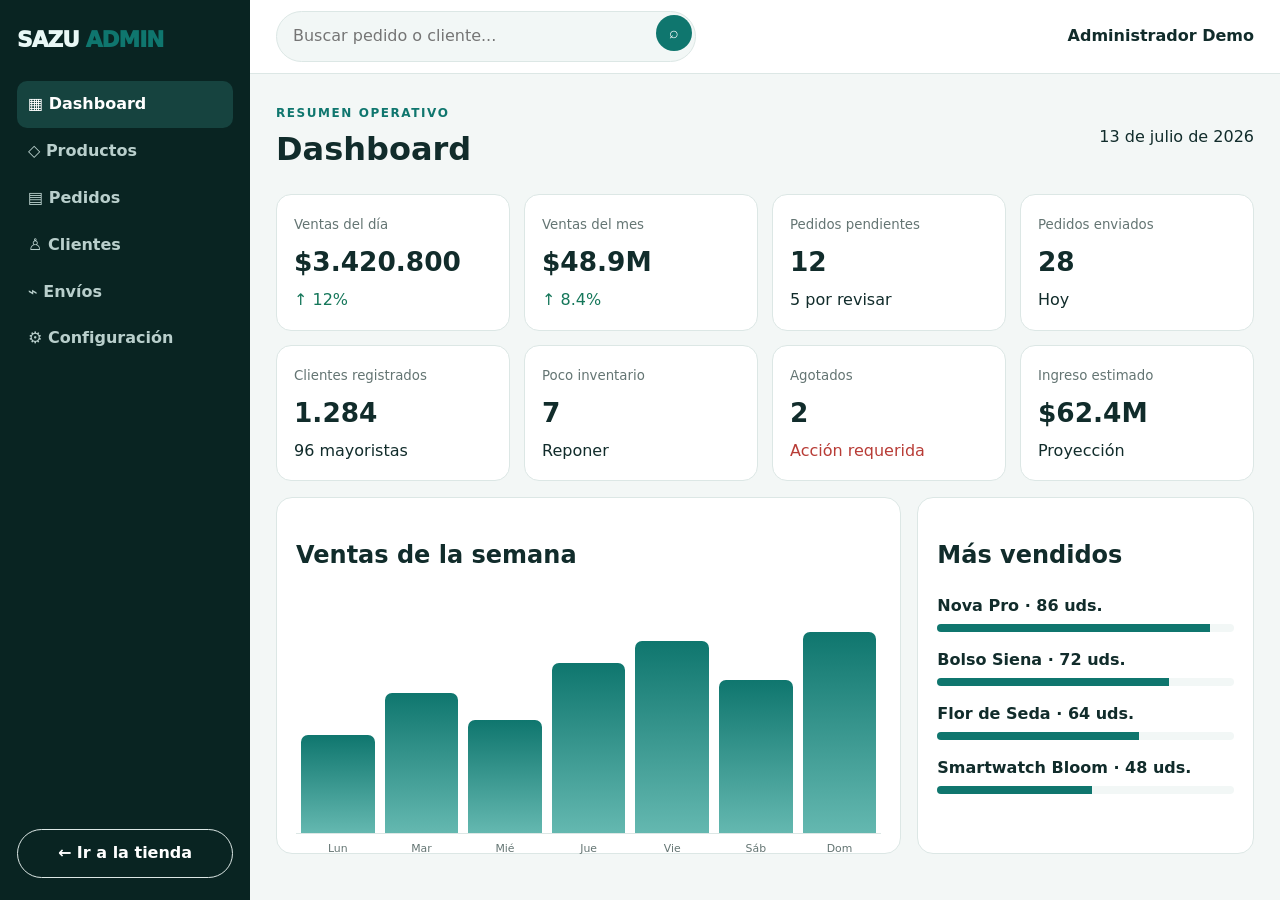
==== admin.html @ 5638ff37 "Actualizar proyecto Sazu Accesorios" ====
<!doctype html><html lang="es"><head><meta charset="utf-8"><meta name="viewport" content="width=device-width,initial-scale=1"><title>Administración | Sazu</title><link rel="stylesheet" href="css/styles.css"><link rel="stylesheet" href="css/admin.css"><link rel="stylesheet" href="css/print.css"></head><body><div class="admin-shell"><aside class="sidebar" id="sidebar"><a class="brand" href="admin.html">SAZU <span>ADMIN</span></a><nav class="admin-nav"><button class="active" data-view="dashboard">▦ Dashboard</button><button data-view="products">◇ Productos</button><button data-view="orders">▤ Pedidos</button><button data-view="clients">♙ Clientes</button><button data-view="shipping">⌁ Envíos</button><button data-view="settings">⚙ Configuración</button></nav><div class="bottom"><a class="btn btn-outline" style="width:100%;background:transparent;color:#fff" href="index.html">← Ir a la tienda</a></div></aside><main class="admin-main"><header class="admin-top"><button class="icon admin-menu" id="adminMenu">☰</button><div class="searchbar" style="margin:0;width:min(420px,50%)"><input type="search" placeholder="Buscar pedido o cliente..."><button>⌕</button></div><strong>Administrador Demo</strong></header><div class="admin-content">
<section class="view active" id="dashboard"><div class="view-head"><div><span class="eyebrow">Resumen operativo</span><h1>Dashboard</h1></div><span>13 de julio de 2026</span></div><div class="stats"><article class="stat"><small>Ventas del día</small><strong>$3.420.800</strong><span class="Disponible">↑ 12%</span></article><article class="stat"><small>Ventas del mes</small><strong>$48.9M</strong><span class="Disponible">↑ 8.4%</span></article><article class="stat"><small>Pedidos pendientes</small><strong>12</strong><span>5 por revisar</span></article><article class="stat"><small>Pedidos enviados</small><strong>28</strong><span>Hoy</span></article><article class="stat"><small>Clientes registrados</small><strong>1.284</strong><span>96 mayoristas</span></article><article class="stat"><small>Poco inventario</small><strong>7</strong><span>Reponer</span></article><article class="stat"><small>Agotados</small><strong>2</strong><span class="Agotado">Acción requerida</span></article><article class="stat"><small>Ingreso estimado</small><strong>$62.4M</strong><span>Proyección</span></article></div><div class="dashboard"><article class="panel"><h2>Ventas de la semana</h2><div class="chart"><div class="bar" style="height:45%"><span>Lun</span></div><div class="bar" style="height:64%"><span>Mar</span></div><div class="bar" style="height:52%"><span>Mié</span></div><div class="bar" style="height:78%"><span>Jue</span></div><div class="bar" style="height:88%"><span>Vie</span></div><div class="bar" style="height:70%"><span>Sáb</span></div><div class="bar" style="height:92%"><span>Dom</span></div></div></article><article class="panel"><h2>Más vendidos</h2><b>Nova Pro · 86 uds.</b><div class="progress"><i style="width:92%"></i></div><b>Bolso Siena · 72 uds.</b><div class="progress"><i style="width:78%"></i></div><b>Flor de Seda · 64 uds.</b><div class="progress"><i style="width:68%"></i></div><b>Smartwatch Bloom · 48 uds.</b><div class="progress"><i style="width:52%"></i></div></article></div></section>
<section class="view" id="products"><div class="view-head"><div><span class="eyebrow">Inventario</span><h1>Gestión de productos</h1></div><button class="btn btn-primary" id="addProduct">+ Agregar producto</button></div><div class="table-wrap"><table class="data"><thead><tr><th>Producto / Código</th><th>Categoría</th><th>Precio detal</th><th>Precio mayor</th><th>Inventario</th><th>Estado</th><th>Ventas</th><th>Acciones</th></tr></thead><tbody id="productsBody"></tbody></table></div></section>
<section class="view" id="clients"><div class="view-head"><div><span class="eyebrow">Base de clientes</span><h1>Gestión de clientes</h1></div><button class="btn btn-primary" data-demo>Exportar</button></div><div class="table-wrap"><table class="data"><thead><tr><th>Nombre</th><th>Correo</th><th>Teléfono</th><th>Ciudad</th><th>Tipo</th><th>Compras</th><th>Total</th><th>Nivel</th><th>Última compra</th><th>Estado</th><th>Acción</th></tr></thead><tbody id="clientsBody"></tbody></table></div></section>
<section class="view" id="orders"><div class="view-head"><div><span class="eyebrow">Operación</span><h1>Gestión de pedidos</h1></div><select id="orderFilter"><option value="">Todos los estados</option><option>Pendiente</option><option>Confirmado</option><option>Preparando</option><option>Empacado</option><option>Enviado</option><option>Entregado</option><option>Cancelado</option></select></div><div class="table-wrap"><table class="data"><thead><tr><th>Pedido</th><th>Cliente</th><th>Fecha</th><th>Productos</th><th>Cant.</th><th>Tipo</th><th>Total</th><th>Pago</th><th>Estado</th><th>Ciudad</th><th>Envío</th><th>Acciones</th></tr></thead><tbody id="ordersBody"></tbody></table></div></section>
<section class="view" id="shipping"><div class="view-head"><div><span class="eyebrow">Despachos</span><h1>Información de envío</h1></div><button class="btn btn-primary" onclick="Sazu.toast('Marcado como enviado')">Marcar como enviado</button></div><div class="order-detail"><article class="panel"><h2>Destinatario</h2><p><strong>Juan Esteban Díaz</strong><br>Documento: 1.024.567.890<br>Teléfono: 300 000 0000<br>Calle 00 # 00-00 · Barrio Centro<br>Bucaramanga, Santander · 680001</p><button class="btn btn-outline" id="copyData">Copiar datos</button></article><article class="panel"><h2>Despacho</h2><div class="grid2"><div class="field"><label>Transportadora</label><select><option>Interrapidísimo</option><option>Servientrega</option><option>Coordinadora</option><option>TCC</option></select></div><div class="field"><label>Guía</label><input value="INT901188"></div><div class="field"><label>Paquetes</label><input value="1"></div><div class="field"><label>Peso aprox.</label><input value="1.5 kg"></div></div><div class="hero-actions"><button class="btn btn-primary" onclick="PrintDocs.shipping('SZ-1044')">Imprimir información</button><button class="btn btn-outline" onclick="Sazu.toast('Guía interna generada')">Generar guía interna</button></div></article></div></section>
<section class="view" id="settings"><div class="view-head"><div><span class="eyebrow">Preferencias</span><h1>Configuración</h1></div></div><article class="panel"><h2>Datos de la tienda</h2><div class="grid2"><div class="field"><label>Nombre</label><input value="Sazu Accesorios"></div><div class="field"><label>Correo</label><input value="ventas@sazu.demo"></div><div class="field"><label>Teléfono</label><input value="300 000 0000"></div><div class="field"><label>Ciudad principal</label><input value="Bogotá"></div></div><button class="btn btn-primary" onclick="Sazu.toast('Configuración guardada')">Guardar cambios</button></article></section></div></main></div>
<div class="modal" id="adminModal"><div class="backdrop" data-close-admin></div><div class="modal-panel"><button class="icon close" data-close-admin>×</button><div id="adminModalContent"></div></div></div><div class="modal" id="printModal"><div class="backdrop" data-close-admin></div><div class="modal-panel"><button class="icon close no-print" data-close-admin>×</button><div id="printContent"></div></div></div><div class="toast" id="toast"></div><script src="js/products.js"></script><script src="js/clients.js"></script><script src="js/orders.js"></script><script src="js/app.js"></script><script src="js/print.js"></script><script src="js/admin.js"></script></body></html>
---- css/styles.css ----
:root{--ink:#112c2b;--brand:#0f766e;--brand2:#0a4c48;--gold:#f3aa28;--soft:#f2f7f6;--line:#dce7e5;--muted:#647573;--white:#fff;--danger:#b83c36;--ok:#15775a;--shadow:0 18px 48px #12302d1a;--r:20px}*{box-sizing:border-box}html{scroll-behavior:smooth}body{margin:0;font-family:Inter,system-ui,-apple-system,"Segoe UI",sans-serif;color:var(--ink);line-height:1.55;background:#fff}body.lock{overflow:hidden}a{text-decoration:none;color:inherit}img{display:block;max-width:100%}button,input,select,textarea{font:inherit}button{cursor:pointer}.container{width:min(1180px,calc(100% - 32px));margin:auto}.section{padding:72px 0}.soft{background:var(--soft)}.eyebrow{text-transform:uppercase;letter-spacing:.13em;font-size:.75rem;color:var(--brand);font-weight:900}.section-title{display:flex;align-items:end;justify-content:space-between;gap:24px;margin-bottom:28px}.section-title h2,.page-title{font-size:clamp(2rem,4vw,3.4rem);line-height:1.04;margin:.3rem 0}.section-title p{max-width:580px;color:var(--muted)}.topbar{background:var(--ink);color:#e6fffb;text-align:center;padding:7px;font-size:.8rem}.header{position:sticky;top:0;z-index:100;background:#fffffff2;backdrop-filter:blur(14px);border-bottom:1px solid var(--line)}.nav{height:72px;display:flex;align-items:center;gap:22px}.brand{font-size:1.35rem;font-weight:950;letter-spacing:-.04em;white-space:nowrap}.brand span{color:var(--brand)}.links{display:flex;gap:18px;font-size:.87rem;font-weight:800;margin-left:auto}.links a:hover{color:var(--brand)}.actions{display:flex;gap:7px}.icon{width:42px;height:42px;border:1px solid var(--line);background:#fff;border-radius:50%;display:grid;place-items:center;position:relative}.count{position:absolute;right:-5px;top:-6px;background:var(--gold);min-width:20px;height:20px;border-radius:99px;font-size:.65rem;font-weight:900;display:grid;place-items:center}.hamb{display:none}.mobile{display:none;padding:12px 16px 20px}.mobile.open{display:block}.mobile a{display:block;padding:10px 0;font-weight:800}.searchbar{position:relative;margin-bottom:12px}.searchbar input{width:100%;border:1px solid var(--line);background:var(--soft);padding:12px 46px 12px 16px;border-radius:999px}.searchbar button{position:absolute;right:4px;top:4px;width:36px;height:36px;border:0;border-radius:50%;background:var(--brand);color:#fff}.btn{border:1px solid transparent;border-radius:999px;padding:11px 18px;font-weight:850;display:inline-flex;justify-content:center;align-items:center;gap:7px;transition:.2s}.btn:hover{transform:translateY(-2px)}.btn-primary{background:var(--brand);color:#fff}.btn-primary:hover{background:var(--brand2)}.btn-dark{background:var(--ink);color:#fff}.btn-outline{border-color:var(--line);background:#fff}.btn-small{padding:7px 12px;font-size:.78rem}.btn-danger{border-color:#f1c6c3;background:#fff;color:var(--danger)}button:focus-visible,a:focus-visible,input:focus-visible,select:focus-visible,textarea:focus-visible{outline:3px solid #f3aa2877;outline-offset:2px}[disabled]{opacity:.45;pointer-events:none}.hero{padding:52px 0 34px;background:linear-gradient(135deg,#edf9f6,#fff6e5);overflow:hidden}.hero-grid{display:grid;grid-template-columns:1.05fr .95fr;gap:48px;align-items:center}.hero h1{font-size:clamp(3rem,6.6vw,6.1rem);letter-spacing:-.07em;line-height:.9;margin:15px 0 22px}.hero h1 span{color:var(--brand)}.hero p{font-size:1.1rem;color:var(--muted);max-width:650px}.hero-actions{display:flex;gap:10px;flex-wrap:wrap;margin:26px 0}.trust{display:flex;gap:18px;flex-wrap:wrap;font-size:.84rem;font-weight:800}.hero-photo{height:535px;position:relative}.hero-photo>img{width:92%;height:95%;margin-left:auto;object-fit:cover;border-radius:30px;box-shadow:var(--shadow)}.float{position:absolute;background:#fff;padding:14px 18px;border:1px solid var(--line);border-radius:15px;box-shadow:var(--shadow);font-weight:900}.float small{display:block;color:var(--muted);font-weight:500}.float.a{right:0;top:8%}.float.b{left:0;bottom:0}.service-row{display:grid;grid-template-columns:repeat(3,1fr);margin-top:32px;border:1px solid var(--line);border-radius:16px;overflow:hidden}.service-row div{text-align:center;background:#fff;padding:17px;border-right:1px solid var(--line)}.service-row div:last-child{border:0}.service-row strong{display:block}.categories{display:grid;grid-template-columns:repeat(3,1fr);gap:17px}.category{height:255px;border-radius:var(--r);overflow:hidden;position:relative;color:#fff;box-shadow:var(--shadow)}.category img{width:100%;height:100%;object-fit:cover;transition:.4s}.category:after{content:"";position:absolute;inset:0;background:linear-gradient(transparent 20%,#081e1ddd)}.category:hover img{transform:scale(1.06)}.category div{position:absolute;z-index:2;bottom:0;left:0;padding:20px}.category h3{margin:0 0 10px}.category button{border:0;border-radius:99px;padding:8px 13px;font-weight:800}.shop{display:grid;grid-template-columns:255px 1fr;gap:26px}.filters{align-self:start;position:sticky;top:98px;background:#fff;border:1px solid var(--line);padding:19px;border-radius:16px}.field{display:grid;gap:6px;margin-bottom:14px}.field label{font-size:.82rem;font-weight:850}.field input,.field select,.field textarea,.toolbar select{width:100%;padding:10px 12px;border:1px solid var(--line);border-radius:10px;background:#fff}.checks{display:flex;align-items:center;gap:8px;margin:9px 0;font-size:.87rem}.checks input{accent-color:var(--brand)}.toolbar{display:flex;align-items:center;justify-content:space-between;gap:14px;margin-bottom:16px;color:var(--muted)}.toolbar select{width:auto}.products{display:grid;grid-template-columns:repeat(3,1fr);gap:16px}.product{border:1px solid var(--line);border-radius:18px;overflow:hidden;background:#fff;position:relative;display:flex;flex-direction:column;transition:.25s}.product:hover{box-shadow:var(--shadow);transform:translateY(-4px)}.product-img{height:220px;overflow:hidden;background:var(--soft)}.product-img img{width:100%;height:100%;object-fit:cover;transition:.4s}.product:hover img{transform:scale(1.04)}.product-body{padding:16px;display:flex;flex-direction:column;flex:1}.cat{font-size:.7rem;text-transform:uppercase;letter-spacing:.08em;color:var(--muted);font-weight:850}.product h3{margin:5px 0;font-size:1.06rem}.rating{font-size:.78rem;color:#9a6500}.price{font-size:1.2rem;font-weight:950;margin-top:9px}.wholesale-price{font-size:.78rem;color:var(--brand);font-weight:850}.stock{font-size:.76rem;font-weight:850;margin:9px 0 13px}.Disponible{color:var(--ok)}.Agotado{color:var(--danger)}.Pocas-unidades{color:#a86106}.product-actions{display:grid;grid-template-columns:1fr auto;gap:7px;margin-top:auto}.offer{position:absolute;z-index:3;left:10px;top:10px;background:var(--gold);font-size:.7rem;font-weight:950;padding:5px 9px;border-radius:99px}.fav{position:absolute;z-index:3;right:10px;top:10px}.fav.active{color:#ca3359;background:#fff1f5}.empty{grid-column:1/-1;text-align:center;padding:45px;border:1px dashed var(--line);border-radius:16px;color:var(--muted)}.wholesale{background:var(--ink);color:#fff}.wholesale-grid{display:grid;grid-template-columns:1fr 1fr;gap:50px}.wholesale h2{font-size:clamp(2.4rem,4.5vw,4rem);line-height:1;margin:10px 0}.wholesale p{color:#bad0cd}.benefits{display:grid;grid-template-columns:1fr 1fr;gap:10px;margin:22px 0}.benefit{background:#ffffff12;padding:14px;border-radius:12px}.volume{width:100%;border-collapse:collapse;background:#fff;color:var(--ink);border-radius:15px;overflow:hidden}.volume th,.volume td{padding:11px;border-bottom:1px solid var(--line);text-align:left}.form-card,.card{background:#fff;border:1px solid var(--line);padding:24px;border-radius:20px;box-shadow:var(--shadow)}.grid2{display:grid;grid-template-columns:1fr 1fr;gap:12px}.form-message{color:var(--brand);font-weight:800}.footer{background:#071e1c;color:#d6e7e5;padding:50px 0 22px}.footer-grid{display:grid;grid-template-columns:1.5fr repeat(3,1fr);gap:28px}.footer a{display:block;color:#a9bfbc;margin:7px 0}.footer-bottom{border-top:1px solid #29433f;margin-top:32px;padding-top:18px;font-size:.8rem;display:flex;justify-content:space-between}.modal,.drawer{position:fixed;inset:0;display:none;z-index:300}.modal.open,.drawer.open{display:block}.backdrop{position:absolute;inset:0;background:#061a19aa;backdrop-filter:blur(4px)}.modal-panel{position:relative;width:min(920px,calc(100% - 28px));max-height:90vh;overflow:auto;background:#fff;border-radius:22px;padding:25px;margin:5vh auto}.close{position:absolute;right:15px;top:15px;z-index:4}.detail{display:grid;grid-template-columns:1fr 1fr;gap:28px}.detail-img{height:450px;border-radius:16px;overflow:hidden}.detail-img img{width:100%;height:100%;object-fit:cover}.detail h1{font-size:2.5rem;line-height:1;margin:10px 0}.qty{display:flex;border:1px solid var(--line);border-radius:99px;width:max-content;overflow:hidden}.qty button{width:38px;height:38px;border:0;background:#fff}.qty input{width:44px;text-align:center;border:0}.drawer-panel{position:absolute;right:0;top:0;bottom:0;width:min(430px,100%);background:#fff;padding:22px;display:flex;flex-direction:column}.drawer-head{display:flex;justify-content:space-between;align-items:center}.drawer-items{overflow:auto;flex:1}.cart-item{display:grid;grid-template-columns:72px 1fr auto;gap:10px;padding:13px 0;border-bottom:1px solid var(--line)}.cart-item img{width:72px;height:82px;object-fit:cover;border-radius:10px}.cart-item h4{margin:0 0 4px}.total{display:flex;justify-content:space-between;margin:9px 0}.grand{font-size:1.22rem;font-weight:950}.toast{position:fixed;z-index:500;left:50%;bottom:25px;transform:translate(-50%,25px);opacity:0;background:var(--ink);color:#fff;padding:11px 18px;border-radius:99px;transition:.25s}.toast.show{opacity:1;transform:translate(-50%,0)}.page-hero{padding:52px 0;background:var(--soft)}.page-layout{display:grid;grid-template-columns:1fr 350px;gap:25px}.sticky{position:sticky;top:100px;align-self:start}.auth{min-height:100vh;display:grid;grid-template-columns:.85fr 1.15fr}.auth-info{background:var(--ink);color:#fff;padding:8vw;display:flex;flex-direction:column;justify-content:center}.auth-info p{color:#bad0cd}.auth-main{display:grid;place-items:center;padding:35px 20px}.auth-main form{width:min(620px,100%)}.error{color:var(--danger);font-size:.74rem;min-height:15px}.profile{display:grid;grid-template-columns:235px 1fr;gap:24px}.side-nav button{display:block;width:100%;border:0;text-align:left;padding:11px;border-radius:9px;background:#fff;font-weight:750}.side-nav .active{background:var(--soft);color:var(--brand)}.order-card{border:1px solid var(--line);padding:15px;border-radius:13px;margin:10px 0}.steps{display:flex;gap:5px;margin-bottom:22px}.step{flex:1;border-bottom:3px solid var(--line);padding:9px 3px;font-size:.72rem;color:var(--muted)}.step.active{border-color:var(--brand);color:var(--brand);font-weight:900}.checkout-step{display:none}.checkout-step.active{display:block}.payments{display:grid;grid-template-columns:1fr 1fr;gap:9px}.payments label{border:1px solid var(--line);padding:13px;border-radius:10px}.success{text-align:center;padding:40px}.success-mark{width:65px;height:65px;margin:auto;display:grid;place-items:center;border-radius:50%;background:#dcfce7;color:var(--ok);font-size:2rem}
@media(max-width:1000px){.links{display:none}.hamb{display:grid}.hero-grid,.wholesale-grid{grid-template-columns:1fr}.hero-photo{height:400px}.categories,.products{grid-template-columns:repeat(2,1fr)}.shop{grid-template-columns:1fr}.filters{position:static}.footer-grid{grid-template-columns:repeat(2,1fr)}.page-layout{grid-template-columns:1fr}.sticky{position:static}}
@media(max-width:650px){.nav{height:64px}.actions .desktop-only{display:none}.hero{padding-top:32px}.hero h1{font-size:3.3rem}.hero-photo{height:330px}.service-row{grid-template-columns:1fr}.service-row div{border-right:0;border-bottom:1px solid var(--line)}.section{padding:52px 0}.section-title{display:block}.categories,.products,.grid2{grid-template-columns:1fr}.product-img{height:290px}.benefits{grid-template-columns:1fr}.footer-grid{grid-template-columns:1fr}.footer-bottom{display:block}.detail{grid-template-columns:1fr}.detail-img{height:310px}.auth{grid-template-columns:1fr}.auth-info{padding:48px 22px}.profile{grid-template-columns:1fr}.side-nav{display:flex;overflow:auto}.side-nav button{white-space:nowrap}.payments{grid-template-columns:1fr}.cart-item{grid-template-columns:60px 1fr}.cart-item>button{grid-column:2}.toolbar{align-items:start;flex-direction:column}.toolbar select{width:100%}}
---- css/admin.css ----
body{background:#f3f7f6}.admin-shell{display:grid;grid-template-columns:250px 1fr;min-height:100vh}.sidebar{position:sticky;top:0;height:100vh;background:#092422;color:#e9f8f6;padding:23px 17px}.admin-nav{margin-top:25px}.admin-nav button,.admin-nav a{width:100%;display:flex;border:0;background:transparent;color:#b9cfcc;padding:11px;border-radius:10px;font-weight:800;text-align:left}.admin-nav button.active,.admin-nav button:hover,.admin-nav a:hover{background:#16433f;color:#fff}.sidebar .bottom{position:absolute;bottom:22px;left:17px;right:17px}.admin-main{min-width:0}.admin-top{height:74px;background:#fff;border-bottom:1px solid var(--line);display:flex;align-items:center;justify-content:space-between;padding:0 26px;position:sticky;top:0;z-index:20}.admin-content{padding:26px}.view{display:none}.view.active{display:block}.view-head{display:flex;justify-content:space-between;align-items:center;gap:15px;margin-bottom:20px}.view-head h1{margin:0;font-size:2rem}.stats{display:grid;grid-template-columns:repeat(4,1fr);gap:14px}.stat{background:#fff;border:1px solid var(--line);border-radius:15px;padding:17px}.stat small{color:var(--muted)}.stat strong{display:block;font-size:1.65rem;margin:5px 0}.dashboard{display:grid;grid-template-columns:1.3fr .7fr;gap:16px;margin-top:16px}.panel{background:#fff;border:1px solid var(--line);border-radius:16px;padding:19px}.chart{height:240px;display:flex;align-items:end;gap:10px;border-bottom:1px solid var(--line);padding:20px 5px 0}.bar{flex:1;background:linear-gradient(var(--brand),#64b8b0);border-radius:7px 7px 0 0;position:relative}.bar span{position:absolute;bottom:-24px;left:50%;transform:translateX(-50%);font-size:.68rem;color:var(--muted)}.progress{height:8px;background:var(--soft);border-radius:99px;overflow:hidden;margin:5px 0 16px}.progress i{display:block;height:100%;background:var(--brand)}.table-wrap{overflow:auto;border:1px solid var(--line);border-radius:15px;background:#fff}.data{width:100%;min-width:980px;border-collapse:collapse}.data th,.data td{padding:12px 13px;border-bottom:1px solid var(--line);text-align:left;font-size:.8rem;white-space:nowrap}.data th{background:#f8fbfa;text-transform:uppercase;letter-spacing:.05em;color:var(--muted);font-size:.68rem}.tag{display:inline-block;padding:4px 8px;border-radius:99px;background:var(--soft);font-size:.7rem;font-weight:900}.tag.vip{background:#f0e2ff;color:#7132a3}.tag.mayorista,.tag.enviado{background:#ddf8f4;color:#0d7068}.tag.nuevo,.tag.pendiente{background:#eaf3ff;color:#285b98}.tag.frecuente,.tag.confirmado,.tag.entregado{background:#e3f9ed;color:#147052}.tag.preferencial,.tag.preparando,.tag.empacado{background:#fff3d7;color:#8c5a05}.tag.cancelado,.tag.agotado{background:#fee9e7;color:#9b332e}.tag.pocas-unidades{background:#fff3d7;color:#8c5a05}.row-actions{display:flex;gap:5px}.admin-menu{display:none}.order-detail{display:grid;grid-template-columns:1fr 1fr;gap:18px}.timeline{border-left:2px solid var(--line);padding-left:20px}.timeline div{margin-bottom:19px;position:relative}.timeline div:before{content:"";position:absolute;left:-27px;top:5px;width:11px;height:11px;background:var(--brand);border-radius:50%}.print-document{background:#fff;color:#111;padding:32px;max-width:900px;margin:auto}.print-head{display:flex;justify-content:space-between;border-bottom:2px solid #111;margin-bottom:18px}.print-table{width:100%;border-collapse:collapse}.print-table th,.print-table td{border:1px solid #bbb;padding:8px;text-align:left}
@media(max-width:980px){.admin-shell{grid-template-columns:1fr}.sidebar{position:fixed;left:-270px;width:250px;z-index:100;transition:.25s}.sidebar.open{left:0}.admin-menu{display:grid}.stats{grid-template-columns:repeat(2,1fr)}.dashboard,.order-detail{grid-template-columns:1fr}.admin-content{padding:17px}.admin-top{padding:0 15px}}
@media(max-width:530px){.stats{grid-template-columns:1fr}.view-head{align-items:start;flex-direction:column}.admin-top .searchbar{width:55%}}
---- css/print.css ----
@media print{body{background:#fff!important}.sidebar,.admin-top,.admin-content,.no-print,.close,.backdrop,.toast{display:none!important}.admin-shell,.admin-main{display:block!important}.modal{display:block!important;position:static!important}.modal-panel{position:static!important;width:100%!important;max-height:none!important;overflow:visible!important;margin:0!important;padding:0!important}.print-document{display:block!important;padding:0!important;max-width:none!important}.print-table{font-size:9pt}@page{size:A4;margin:14mm}}
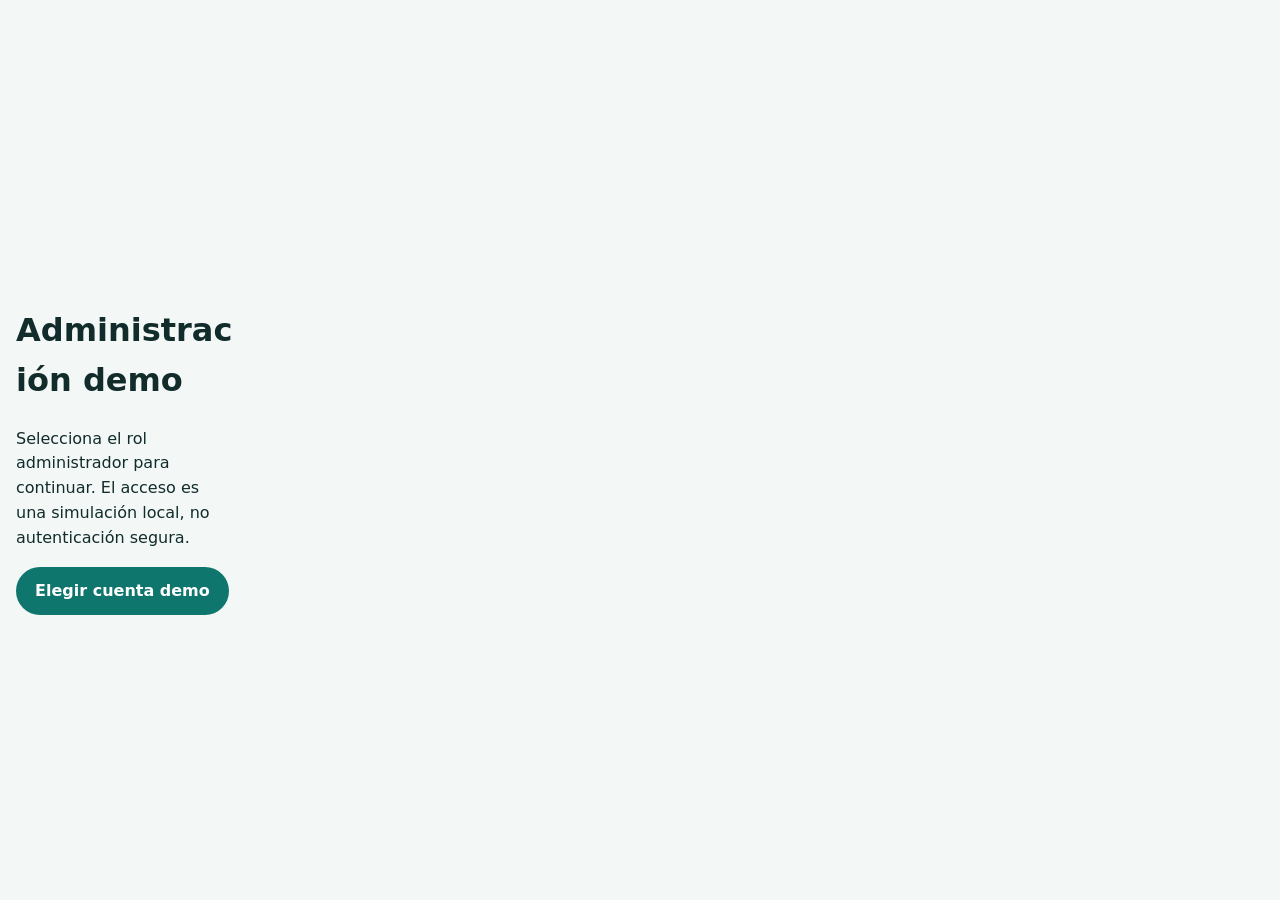
==== commit 6f0f7db8: "feat: connect commercial demo workflow and verify responsive behavior" ====
--- a/admin.html
+++ b/admin.html
@@ -1,9 +1,171 @@
-<!doctype html><html lang="es"><head><meta charset="utf-8"><meta name="viewport" content="width=device-width,initial-scale=1"><title>Administración | Sazu</title><link rel="stylesheet" href="css/styles.css"><link rel="stylesheet" href="css/admin.css"><link rel="stylesheet" href="css/print.css"></head><body><div class="admin-shell"><aside class="sidebar" id="sidebar"><a class="brand" href="admin.html">SAZU <span>ADMIN</span></a><nav class="admin-nav"><button class="active" data-view="dashboard">▦ Dashboard</button><button data-view="products">◇ Productos</button><button data-view="orders">▤ Pedidos</button><button data-view="clients">♙ Clientes</button><button data-view="shipping">⌁ Envíos</button><button data-view="settings">⚙ Configuración</button></nav><div class="bottom"><a class="btn btn-outline" style="width:100%;background:transparent;color:#fff" href="index.html">← Ir a la tienda</a></div></aside><main class="admin-main"><header class="admin-top"><button class="icon admin-menu" id="adminMenu">☰</button><div class="searchbar" style="margin:0;width:min(420px,50%)"><input type="search" placeholder="Buscar pedido o cliente..."><button>⌕</button></div><strong>Administrador Demo</strong></header><div class="admin-content">
-<section class="view active" id="dashboard"><div class="view-head"><div><span class="eyebrow">Resumen operativo</span><h1>Dashboard</h1></div><span>13 de julio de 2026</span></div><div class="stats"><article class="stat"><small>Ventas del día</small><strong>$3.420.800</strong><span class="Disponible">↑ 12%</span></article><article class="stat"><small>Ventas del mes</small><strong>$48.9M</strong><span class="Disponible">↑ 8.4%</span></article><article class="stat"><small>Pedidos pendientes</small><strong>12</strong><span>5 por revisar</span></article><article class="stat"><small>Pedidos enviados</small><strong>28</strong><span>Hoy</span></article><article class="stat"><small>Clientes registrados</small><strong>1.284</strong><span>96 mayoristas</span></article><article class="stat"><small>Poco inventario</small><strong>7</strong><span>Reponer</span></article><article class="stat"><small>Agotados</small><strong>2</strong><span class="Agotado">Acción requerida</span></article><article class="stat"><small>Ingreso estimado</small><strong>$62.4M</strong><span>Proyección</span></article></div><div class="dashboard"><article class="panel"><h2>Ventas de la semana</h2><div class="chart"><div class="bar" style="height:45%"><span>Lun</span></div><div class="bar" style="height:64%"><span>Mar</span></div><div class="bar" style="height:52%"><span>Mié</span></div><div class="bar" style="height:78%"><span>Jue</span></div><div class="bar" style="height:88%"><span>Vie</span></div><div class="bar" style="height:70%"><span>Sáb</span></div><div class="bar" style="height:92%"><span>Dom</span></div></div></article><article class="panel"><h2>Más vendidos</h2><b>Nova Pro · 86 uds.</b><div class="progress"><i style="width:92%"></i></div><b>Bolso Siena · 72 uds.</b><div class="progress"><i style="width:78%"></i></div><b>Flor de Seda · 64 uds.</b><div class="progress"><i style="width:68%"></i></div><b>Smartwatch Bloom · 48 uds.</b><div class="progress"><i style="width:52%"></i></div></article></div></section>
-<section class="view" id="products"><div class="view-head"><div><span class="eyebrow">Inventario</span><h1>Gestión de productos</h1></div><button class="btn btn-primary" id="addProduct">+ Agregar producto</button></div><div class="table-wrap"><table class="data"><thead><tr><th>Producto / Código</th><th>Categoría</th><th>Precio detal</th><th>Precio mayor</th><th>Inventario</th><th>Estado</th><th>Ventas</th><th>Acciones</th></tr></thead><tbody id="productsBody"></tbody></table></div></section>
-<section class="view" id="clients"><div class="view-head"><div><span class="eyebrow">Base de clientes</span><h1>Gestión de clientes</h1></div><button class="btn btn-primary" data-demo>Exportar</button></div><div class="table-wrap"><table class="data"><thead><tr><th>Nombre</th><th>Correo</th><th>Teléfono</th><th>Ciudad</th><th>Tipo</th><th>Compras</th><th>Total</th><th>Nivel</th><th>Última compra</th><th>Estado</th><th>Acción</th></tr></thead><tbody id="clientsBody"></tbody></table></div></section>
-<section class="view" id="orders"><div class="view-head"><div><span class="eyebrow">Operación</span><h1>Gestión de pedidos</h1></div><select id="orderFilter"><option value="">Todos los estados</option><option>Pendiente</option><option>Confirmado</option><option>Preparando</option><option>Empacado</option><option>Enviado</option><option>Entregado</option><option>Cancelado</option></select></div><div class="table-wrap"><table class="data"><thead><tr><th>Pedido</th><th>Cliente</th><th>Fecha</th><th>Productos</th><th>Cant.</th><th>Tipo</th><th>Total</th><th>Pago</th><th>Estado</th><th>Ciudad</th><th>Envío</th><th>Acciones</th></tr></thead><tbody id="ordersBody"></tbody></table></div></section>
-<section class="view" id="shipping"><div class="view-head"><div><span class="eyebrow">Despachos</span><h1>Información de envío</h1></div><button class="btn btn-primary" onclick="Sazu.toast('Marcado como enviado')">Marcar como enviado</button></div><div class="order-detail"><article class="panel"><h2>Destinatario</h2><p><strong>Juan Esteban Díaz</strong><br>Documento: 1.024.567.890<br>Teléfono: 300 000 0000<br>Calle 00 # 00-00 · Barrio Centro<br>Bucaramanga, Santander · 680001</p><button class="btn btn-outline" id="copyData">Copiar datos</button></article><article class="panel"><h2>Despacho</h2><div class="grid2"><div class="field"><label>Transportadora</label><select><option>Interrapidísimo</option><option>Servientrega</option><option>Coordinadora</option><option>TCC</option></select></div><div class="field"><label>Guía</label><input value="INT901188"></div><div class="field"><label>Paquetes</label><input value="1"></div><div class="field"><label>Peso aprox.</label><input value="1.5 kg"></div></div><div class="hero-actions"><button class="btn btn-primary" onclick="PrintDocs.shipping('SZ-1044')">Imprimir información</button><button class="btn btn-outline" onclick="Sazu.toast('Guía interna generada')">Generar guía interna</button></div></article></div></section>
-<section class="view" id="settings"><div class="view-head"><div><span class="eyebrow">Preferencias</span><h1>Configuración</h1></div></div><article class="panel"><h2>Datos de la tienda</h2><div class="grid2"><div class="field"><label>Nombre</label><input value="Sazu Accesorios"></div><div class="field"><label>Correo</label><input value="ventas@sazu.demo"></div><div class="field"><label>Teléfono</label><input value="300 000 0000"></div><div class="field"><label>Ciudad principal</label><input value="Bogotá"></div></div><button class="btn btn-primary" onclick="Sazu.toast('Configuración guardada')">Guardar cambios</button></article></section></div></main></div>
-<div class="modal" id="adminModal"><div class="backdrop" data-close-admin></div><div class="modal-panel"><button class="icon close" data-close-admin>×</button><div id="adminModalContent"></div></div></div><div class="modal" id="printModal"><div class="backdrop" data-close-admin></div><div class="modal-panel"><button class="icon close no-print" data-close-admin>×</button><div id="printContent"></div></div></div><div class="toast" id="toast"></div><script src="js/products.js"></script><script src="js/clients.js"></script><script src="js/orders.js"></script><script src="js/app.js"></script><script src="js/print.js"></script><script src="js/admin.js"></script></body></html>
-
+<!doctype html>
+<html lang="es">
+  <head>
+    <meta charset="utf-8" />
+    <meta name="viewport" content="width=device-width,initial-scale=1" />
+    <title>Administración | Sazu</title>
+    <link rel="stylesheet" href="css/styles.css" />
+    <link rel="stylesheet" href="css/admin.css" />
+    <link rel="stylesheet" href="css/print.css" />
+  </head>
+  <body>
+    <div class="admin-shell">
+      <aside class="sidebar" id="sidebar">
+        <a class="brand" href="admin.html">SAZU <span>ADMIN</span></a>
+        <nav class="admin-nav">
+          <button class="active" data-view="dashboard">▦ Dashboard</button
+          ><button data-view="products">◇ Productos</button
+          ><button data-view="orders">▤ Pedidos</button
+          ><button data-view="clients">♙ Clientes</button
+          ><button data-view="shipping">⌁ Solicitudes</button
+          ><button data-view="settings">⚙ Niveles y reglas</button>
+        </nav>
+        <div class="bottom">
+          <a
+            class="btn btn-outline"
+            style="width: 100%; background: transparent; color: #fff"
+            href="index.html"
+            >← Ir a la tienda</a
+          >
+        </div>
+      </aside>
+      <main class="admin-main">
+        <header class="admin-top">
+          <button class="icon admin-menu" id="adminMenu">☰</button>
+          <div class="searchbar" style="margin: 0; width: min(420px, 50%)">
+            <input
+              id="adminSearch"
+              type="search"
+              aria-label="Buscar productos, pedidos o clientes"
+              placeholder="Buscar productos, pedidos o clientes..."
+            />
+          </div>
+          <a href="login.html">Cambiar cuenta demo</a>
+        </header>
+        <div class="admin-content">
+          <section class="view active" id="dashboard"></section>
+          <section class="view" id="products">
+            <div class="view-head">
+              <div>
+                <span class="eyebrow">Inventario</span>
+                <h1>Gestión de productos</h1>
+              </div>
+              <button class="btn btn-primary" id="addProduct">
+                + Agregar producto
+              </button>
+            </div>
+            <div class="table-wrap">
+              <table class="data">
+                <thead>
+                  <tr>
+                    <th>Producto / Código</th>
+                    <th>Categoría</th>
+                    <th>Precio detal</th>
+                    <th>Precio mayor</th>
+                    <th>Inventario</th>
+                    <th>Estado</th>
+                    <th>Ventas</th>
+                    <th>Acciones</th>
+                  </tr>
+                </thead>
+                <tbody id="productsBody"></tbody>
+              </table>
+            </div>
+          </section>
+          <section class="view" id="clients">
+            <div class="view-head">
+              <div>
+                <span class="eyebrow">Base de clientes</span>
+                <h1>Gestión de clientes</h1>
+              </div>
+            </div>
+            <div class="table-wrap">
+              <table class="data">
+                <thead>
+                  <tr>
+                    <th>Nombre</th>
+                    <th>Correo</th>
+                    <th>Teléfono</th>
+                    <th>Ciudad</th>
+                    <th>Tipo</th>
+                    <th>Compras</th>
+                    <th>Total</th>
+                    <th>Nivel</th>
+                    <th>Última compra</th>
+                    <th>Estado</th>
+                    <th>Acción</th>
+                  </tr>
+                </thead>
+                <tbody id="clientsBody"></tbody>
+              </table>
+            </div>
+          </section>
+          <section class="view" id="orders">
+            <div class="view-head">
+              <div>
+                <span class="eyebrow">Operación</span>
+                <h1>Gestión de pedidos</h1>
+              </div>
+              <select id="orderFilter">
+                <option value="">Todos los estados</option>
+                <option>Pendiente</option>
+                <option>Confirmado</option>
+                <option>Preparando</option>
+                <option>Empacado</option>
+                <option>Enviado</option>
+                <option>Entregado</option>
+                <option>Cancelado</option>
+              </select>
+            </div>
+            <div class="table-wrap">
+              <table class="data">
+                <thead>
+                  <tr>
+                    <th>Pedido</th>
+                    <th>Cliente</th>
+                    <th>Fecha</th>
+                    <th>Productos</th>
+                    <th>Cant.</th>
+                    <th>Tipo</th>
+                    <th>Total</th>
+                    <th>Pago</th>
+                    <th>Estado</th>
+                    <th>Ciudad</th>
+                    <th>Envío</th>
+                    <th>Acciones</th>
+                  </tr>
+                </thead>
+                <tbody id="ordersBody"></tbody>
+              </table>
+            </div>
+          </section>
+          <section class="view" id="shipping"></section>
+          <section class="view" id="settings"></section>
+        </div>
+      </main>
+    </div>
+    <div class="modal" id="adminModal">
+      <div class="backdrop" data-close-admin></div>
+      <div class="modal-panel">
+        <button class="icon close" data-close-admin>×</button>
+        <div id="adminModalContent"></div>
+      </div>
+    </div>
+    <div class="modal" id="printModal">
+      <div class="backdrop" data-close-admin></div>
+      <div class="modal-panel">
+        <button class="icon close no-print" data-close-admin>×</button>
+        <div id="printContent"></div>
+      </div>
+    </div>
+    <div class="toast" id="toast" role="status" aria-live="polite"></div>
+    <script src="js/products.js"></script>
+    <script src="js/clients.js"></script>
+    <script src="js/orders.js"></script>
+    <script src="js/pricing.js"></script>
+    <script src="js/storage.js"></script>
+    <script src="js/app.js"></script>
+    <script src="js/print.js"></script>
+    <script src="js/admin.js"></script>
+  </body>
+</html>
--- a/css/styles.css
+++ b/css/styles.css
@@ -1,4 +1,1147 @@
-:root{--ink:#112c2b;--brand:#0f766e;--brand2:#0a4c48;--gold:#f3aa28;--soft:#f2f7f6;--line:#dce7e5;--muted:#647573;--white:#fff;--danger:#b83c36;--ok:#15775a;--shadow:0 18px 48px #12302d1a;--r:20px}*{box-sizing:border-box}html{scroll-behavior:smooth}body{margin:0;font-family:Inter,system-ui,-apple-system,"Segoe UI",sans-serif;color:var(--ink);line-height:1.55;background:#fff}body.lock{overflow:hidden}a{text-decoration:none;color:inherit}img{display:block;max-width:100%}button,input,select,textarea{font:inherit}button{cursor:pointer}.container{width:min(1180px,calc(100% - 32px));margin:auto}.section{padding:72px 0}.soft{background:var(--soft)}.eyebrow{text-transform:uppercase;letter-spacing:.13em;font-size:.75rem;color:var(--brand);font-weight:900}.section-title{display:flex;align-items:end;justify-content:space-between;gap:24px;margin-bottom:28px}.section-title h2,.page-title{font-size:clamp(2rem,4vw,3.4rem);line-height:1.04;margin:.3rem 0}.section-title p{max-width:580px;color:var(--muted)}.topbar{background:var(--ink);color:#e6fffb;text-align:center;padding:7px;font-size:.8rem}.header{position:sticky;top:0;z-index:100;background:#fffffff2;backdrop-filter:blur(14px);border-bottom:1px solid var(--line)}.nav{height:72px;display:flex;align-items:center;gap:22px}.brand{font-size:1.35rem;font-weight:950;letter-spacing:-.04em;white-space:nowrap}.brand span{color:var(--brand)}.links{display:flex;gap:18px;font-size:.87rem;font-weight:800;margin-left:auto}.links a:hover{color:var(--brand)}.actions{display:flex;gap:7px}.icon{width:42px;height:42px;border:1px solid var(--line);background:#fff;border-radius:50%;display:grid;place-items:center;position:relative}.count{position:absolute;right:-5px;top:-6px;background:var(--gold);min-width:20px;height:20px;border-radius:99px;font-size:.65rem;font-weight:900;display:grid;place-items:center}.hamb{display:none}.mobile{display:none;padding:12px 16px 20px}.mobile.open{display:block}.mobile a{display:block;padding:10px 0;font-weight:800}.searchbar{position:relative;margin-bottom:12px}.searchbar input{width:100%;border:1px solid var(--line);background:var(--soft);padding:12px 46px 12px 16px;border-radius:999px}.searchbar button{position:absolute;right:4px;top:4px;width:36px;height:36px;border:0;border-radius:50%;background:var(--brand);color:#fff}.btn{border:1px solid transparent;border-radius:999px;padding:11px 18px;font-weight:850;display:inline-flex;justify-content:center;align-items:center;gap:7px;transition:.2s}.btn:hover{transform:translateY(-2px)}.btn-primary{background:var(--brand);color:#fff}.btn-primary:hover{background:var(--brand2)}.btn-dark{background:var(--ink);color:#fff}.btn-outline{border-color:var(--line);background:#fff}.btn-small{padding:7px 12px;font-size:.78rem}.btn-danger{border-color:#f1c6c3;background:#fff;color:var(--danger)}button:focus-visible,a:focus-visible,input:focus-visible,select:focus-visible,textarea:focus-visible{outline:3px solid #f3aa2877;outline-offset:2px}[disabled]{opacity:.45;pointer-events:none}.hero{padding:52px 0 34px;background:linear-gradient(135deg,#edf9f6,#fff6e5);overflow:hidden}.hero-grid{display:grid;grid-template-columns:1.05fr .95fr;gap:48px;align-items:center}.hero h1{font-size:clamp(3rem,6.6vw,6.1rem);letter-spacing:-.07em;line-height:.9;margin:15px 0 22px}.hero h1 span{color:var(--brand)}.hero p{font-size:1.1rem;color:var(--muted);max-width:650px}.hero-actions{display:flex;gap:10px;flex-wrap:wrap;margin:26px 0}.trust{display:flex;gap:18px;flex-wrap:wrap;font-size:.84rem;font-weight:800}.hero-photo{height:535px;position:relative}.hero-photo>img{width:92%;height:95%;margin-left:auto;object-fit:cover;border-radius:30px;box-shadow:var(--shadow)}.float{position:absolute;background:#fff;padding:14px 18px;border:1px solid var(--line);border-radius:15px;box-shadow:var(--shadow);font-weight:900}.float small{display:block;color:var(--muted);font-weight:500}.float.a{right:0;top:8%}.float.b{left:0;bottom:0}.service-row{display:grid;grid-template-columns:repeat(3,1fr);margin-top:32px;border:1px solid var(--line);border-radius:16px;overflow:hidden}.service-row div{text-align:center;background:#fff;padding:17px;border-right:1px solid var(--line)}.service-row div:last-child{border:0}.service-row strong{display:block}.categories{display:grid;grid-template-columns:repeat(3,1fr);gap:17px}.category{height:255px;border-radius:var(--r);overflow:hidden;position:relative;color:#fff;box-shadow:var(--shadow)}.category img{width:100%;height:100%;object-fit:cover;transition:.4s}.category:after{content:"";position:absolute;inset:0;background:linear-gradient(transparent 20%,#081e1ddd)}.category:hover img{transform:scale(1.06)}.category div{position:absolute;z-index:2;bottom:0;left:0;padding:20px}.category h3{margin:0 0 10px}.category button{border:0;border-radius:99px;padding:8px 13px;font-weight:800}.shop{display:grid;grid-template-columns:255px 1fr;gap:26px}.filters{align-self:start;position:sticky;top:98px;background:#fff;border:1px solid var(--line);padding:19px;border-radius:16px}.field{display:grid;gap:6px;margin-bottom:14px}.field label{font-size:.82rem;font-weight:850}.field input,.field select,.field textarea,.toolbar select{width:100%;padding:10px 12px;border:1px solid var(--line);border-radius:10px;background:#fff}.checks{display:flex;align-items:center;gap:8px;margin:9px 0;font-size:.87rem}.checks input{accent-color:var(--brand)}.toolbar{display:flex;align-items:center;justify-content:space-between;gap:14px;margin-bottom:16px;color:var(--muted)}.toolbar select{width:auto}.products{display:grid;grid-template-columns:repeat(3,1fr);gap:16px}.product{border:1px solid var(--line);border-radius:18px;overflow:hidden;background:#fff;position:relative;display:flex;flex-direction:column;transition:.25s}.product:hover{box-shadow:var(--shadow);transform:translateY(-4px)}.product-img{height:220px;overflow:hidden;background:var(--soft)}.product-img img{width:100%;height:100%;object-fit:cover;transition:.4s}.product:hover img{transform:scale(1.04)}.product-body{padding:16px;display:flex;flex-direction:column;flex:1}.cat{font-size:.7rem;text-transform:uppercase;letter-spacing:.08em;color:var(--muted);font-weight:850}.product h3{margin:5px 0;font-size:1.06rem}.rating{font-size:.78rem;color:#9a6500}.price{font-size:1.2rem;font-weight:950;margin-top:9px}.wholesale-price{font-size:.78rem;color:var(--brand);font-weight:850}.stock{font-size:.76rem;font-weight:850;margin:9px 0 13px}.Disponible{color:var(--ok)}.Agotado{color:var(--danger)}.Pocas-unidades{color:#a86106}.product-actions{display:grid;grid-template-columns:1fr auto;gap:7px;margin-top:auto}.offer{position:absolute;z-index:3;left:10px;top:10px;background:var(--gold);font-size:.7rem;font-weight:950;padding:5px 9px;border-radius:99px}.fav{position:absolute;z-index:3;right:10px;top:10px}.fav.active{color:#ca3359;background:#fff1f5}.empty{grid-column:1/-1;text-align:center;padding:45px;border:1px dashed var(--line);border-radius:16px;color:var(--muted)}.wholesale{background:var(--ink);color:#fff}.wholesale-grid{display:grid;grid-template-columns:1fr 1fr;gap:50px}.wholesale h2{font-size:clamp(2.4rem,4.5vw,4rem);line-height:1;margin:10px 0}.wholesale p{color:#bad0cd}.benefits{display:grid;grid-template-columns:1fr 1fr;gap:10px;margin:22px 0}.benefit{background:#ffffff12;padding:14px;border-radius:12px}.volume{width:100%;border-collapse:collapse;background:#fff;color:var(--ink);border-radius:15px;overflow:hidden}.volume th,.volume td{padding:11px;border-bottom:1px solid var(--line);text-align:left}.form-card,.card{background:#fff;border:1px solid var(--line);padding:24px;border-radius:20px;box-shadow:var(--shadow)}.grid2{display:grid;grid-template-columns:1fr 1fr;gap:12px}.form-message{color:var(--brand);font-weight:800}.footer{background:#071e1c;color:#d6e7e5;padding:50px 0 22px}.footer-grid{display:grid;grid-template-columns:1.5fr repeat(3,1fr);gap:28px}.footer a{display:block;color:#a9bfbc;margin:7px 0}.footer-bottom{border-top:1px solid #29433f;margin-top:32px;padding-top:18px;font-size:.8rem;display:flex;justify-content:space-between}.modal,.drawer{position:fixed;inset:0;display:none;z-index:300}.modal.open,.drawer.open{display:block}.backdrop{position:absolute;inset:0;background:#061a19aa;backdrop-filter:blur(4px)}.modal-panel{position:relative;width:min(920px,calc(100% - 28px));max-height:90vh;overflow:auto;background:#fff;border-radius:22px;padding:25px;margin:5vh auto}.close{position:absolute;right:15px;top:15px;z-index:4}.detail{display:grid;grid-template-columns:1fr 1fr;gap:28px}.detail-img{height:450px;border-radius:16px;overflow:hidden}.detail-img img{width:100%;height:100%;object-fit:cover}.detail h1{font-size:2.5rem;line-height:1;margin:10px 0}.qty{display:flex;border:1px solid var(--line);border-radius:99px;width:max-content;overflow:hidden}.qty button{width:38px;height:38px;border:0;background:#fff}.qty input{width:44px;text-align:center;border:0}.drawer-panel{position:absolute;right:0;top:0;bottom:0;width:min(430px,100%);background:#fff;padding:22px;display:flex;flex-direction:column}.drawer-head{display:flex;justify-content:space-between;align-items:center}.drawer-items{overflow:auto;flex:1}.cart-item{display:grid;grid-template-columns:72px 1fr auto;gap:10px;padding:13px 0;border-bottom:1px solid var(--line)}.cart-item img{width:72px;height:82px;object-fit:cover;border-radius:10px}.cart-item h4{margin:0 0 4px}.total{display:flex;justify-content:space-between;margin:9px 0}.grand{font-size:1.22rem;font-weight:950}.toast{position:fixed;z-index:500;left:50%;bottom:25px;transform:translate(-50%,25px);opacity:0;background:var(--ink);color:#fff;padding:11px 18px;border-radius:99px;transition:.25s}.toast.show{opacity:1;transform:translate(-50%,0)}.page-hero{padding:52px 0;background:var(--soft)}.page-layout{display:grid;grid-template-columns:1fr 350px;gap:25px}.sticky{position:sticky;top:100px;align-self:start}.auth{min-height:100vh;display:grid;grid-template-columns:.85fr 1.15fr}.auth-info{background:var(--ink);color:#fff;padding:8vw;display:flex;flex-direction:column;justify-content:center}.auth-info p{color:#bad0cd}.auth-main{display:grid;place-items:center;padding:35px 20px}.auth-main form{width:min(620px,100%)}.error{color:var(--danger);font-size:.74rem;min-height:15px}.profile{display:grid;grid-template-columns:235px 1fr;gap:24px}.side-nav button{display:block;width:100%;border:0;text-align:left;padding:11px;border-radius:9px;background:#fff;font-weight:750}.side-nav .active{background:var(--soft);color:var(--brand)}.order-card{border:1px solid var(--line);padding:15px;border-radius:13px;margin:10px 0}.steps{display:flex;gap:5px;margin-bottom:22px}.step{flex:1;border-bottom:3px solid var(--line);padding:9px 3px;font-size:.72rem;color:var(--muted)}.step.active{border-color:var(--brand);color:var(--brand);font-weight:900}.checkout-step{display:none}.checkout-step.active{display:block}.payments{display:grid;grid-template-columns:1fr 1fr;gap:9px}.payments label{border:1px solid var(--line);padding:13px;border-radius:10px}.success{text-align:center;padding:40px}.success-mark{width:65px;height:65px;margin:auto;display:grid;place-items:center;border-radius:50%;background:#dcfce7;color:var(--ok);font-size:2rem}
-@media(max-width:1000px){.links{display:none}.hamb{display:grid}.hero-grid,.wholesale-grid{grid-template-columns:1fr}.hero-photo{height:400px}.categories,.products{grid-template-columns:repeat(2,1fr)}.shop{grid-template-columns:1fr}.filters{position:static}.footer-grid{grid-template-columns:repeat(2,1fr)}.page-layout{grid-template-columns:1fr}.sticky{position:static}}
-@media(max-width:650px){.nav{height:64px}.actions .desktop-only{display:none}.hero{padding-top:32px}.hero h1{font-size:3.3rem}.hero-photo{height:330px}.service-row{grid-template-columns:1fr}.service-row div{border-right:0;border-bottom:1px solid var(--line)}.section{padding:52px 0}.section-title{display:block}.categories,.products,.grid2{grid-template-columns:1fr}.product-img{height:290px}.benefits{grid-template-columns:1fr}.footer-grid{grid-template-columns:1fr}.footer-bottom{display:block}.detail{grid-template-columns:1fr}.detail-img{height:310px}.auth{grid-template-columns:1fr}.auth-info{padding:48px 22px}.profile{grid-template-columns:1fr}.side-nav{display:flex;overflow:auto}.side-nav button{white-space:nowrap}.payments{grid-template-columns:1fr}.cart-item{grid-template-columns:60px 1fr}.cart-item>button{grid-column:2}.toolbar{align-items:start;flex-direction:column}.toolbar select{width:100%}}
-
+:root {
+  --ink: #112c2b;
+  --brand: #0f766e;
+  --brand2: #0a4c48;
+  --gold: #f3aa28;
+  --soft: #f2f7f6;
+  --line: #dce7e5;
+  --muted: #647573;
+  --white: #fff;
+  --danger: #b83c36;
+  --ok: #15775a;
+  --shadow: 0 18px 48px #12302d1a;
+  --r: 20px;
+}
+* {
+  box-sizing: border-box;
+}
+html {
+  scroll-behavior: smooth;
+}
+body {
+  margin: 0;
+  font-family:
+    Inter,
+    system-ui,
+    -apple-system,
+    "Segoe UI",
+    sans-serif;
+  color: var(--ink);
+  line-height: 1.55;
+  background: #fff;
+}
+body.lock {
+  overflow: hidden;
+}
+a {
+  text-decoration: none;
+  color: inherit;
+}
+img {
+  display: block;
+  max-width: 100%;
+}
+button,
+input,
+select,
+textarea {
+  font: inherit;
+}
+button {
+  cursor: pointer;
+}
+.container {
+  width: min(1180px, calc(100% - 32px));
+  margin: auto;
+}
+.section {
+  padding: 72px 0;
+}
+.soft {
+  background: var(--soft);
+}
+.eyebrow {
+  text-transform: uppercase;
+  letter-spacing: 0.13em;
+  font-size: 0.75rem;
+  color: var(--brand);
+  font-weight: 900;
+}
+.section-title {
+  display: flex;
+  align-items: end;
+  justify-content: space-between;
+  gap: 24px;
+  margin-bottom: 28px;
+}
+.section-title h2,
+.page-title {
+  font-size: clamp(2rem, 4vw, 3.4rem);
+  line-height: 1.04;
+  margin: 0.3rem 0;
+}
+.section-title p {
+  max-width: 580px;
+  color: var(--muted);
+}
+.topbar {
+  background: var(--ink);
+  color: #e6fffb;
+  text-align: center;
+  padding: 7px;
+  font-size: 0.8rem;
+}
+.header {
+  position: sticky;
+  top: 0;
+  z-index: 100;
+  background: #fffffff2;
+  backdrop-filter: blur(14px);
+  border-bottom: 1px solid var(--line);
+}
+.nav {
+  height: 72px;
+  display: flex;
+  align-items: center;
+  gap: 22px;
+}
+.brand {
+  font-size: 1.35rem;
+  font-weight: 950;
+  letter-spacing: -0.04em;
+  white-space: nowrap;
+}
+.brand span {
+  color: var(--brand);
+}
+.links {
+  display: flex;
+  gap: 18px;
+  font-size: 0.87rem;
+  font-weight: 800;
+  margin-left: auto;
+}
+.links a:hover,
+.links a[aria-current="page"],
+.mobile a[aria-current="page"] {
+  color: var(--brand);
+}
+.actions {
+  display: flex;
+  gap: 7px;
+}
+.icon {
+  width: 42px;
+  height: 42px;
+  border: 1px solid var(--line);
+  background: #fff;
+  border-radius: 50%;
+  display: grid;
+  place-items: center;
+  position: relative;
+}
+.count {
+  position: absolute;
+  right: -5px;
+  top: -6px;
+  background: var(--gold);
+  min-width: 20px;
+  height: 20px;
+  border-radius: 99px;
+  font-size: 0.65rem;
+  font-weight: 900;
+  display: grid;
+  place-items: center;
+}
+.floating-cart {
+  position: fixed;
+  right: 22px;
+  bottom: 22px;
+  width: 66px;
+  height: 66px;
+  border: 0;
+  border-radius: 50%;
+  background: linear-gradient(180deg, var(--brand), var(--brand2));
+  color: #fff;
+  box-shadow: 0 18px 40px rgba(15, 118, 110, 0.32);
+  display: none;
+  align-items: center;
+  justify-content: center;
+  z-index: 130;
+  transition:
+    transform 0.2s ease,
+    opacity 0.2s ease;
+}
+.floating-cart:hover {
+  transform: translateY(-2px) scale(1.02);
+}
+.floating-cart .floating-cart-icon {
+  font-size: 1.7rem;
+  line-height: 1;
+}
+.floating-cart .count {
+  position: absolute;
+  right: -4px;
+  top: -4px;
+  background: var(--gold);
+  color: var(--ink);
+  min-width: 22px;
+  height: 22px;
+  font-size: 0.68rem;
+}
+.hamb {
+  display: none;
+}
+.mobile {
+  display: none;
+  padding: 12px 16px 20px;
+}
+.mobile.open {
+  display: block;
+}
+.mobile a {
+  display: block;
+  padding: 10px 0;
+  font-weight: 800;
+}
+.searchbar {
+  position: relative;
+  margin-bottom: 12px;
+}
+.searchbar input {
+  width: 100%;
+  border: 1px solid var(--line);
+  background: var(--soft);
+  padding: 12px 46px 12px 16px;
+  border-radius: 999px;
+}
+.searchbar button {
+  position: absolute;
+  right: 4px;
+  top: 4px;
+  width: 36px;
+  height: 36px;
+  border: 0;
+  border-radius: 50%;
+  background: var(--brand);
+  color: #fff;
+}
+.btn {
+  border: 1px solid transparent;
+  border-radius: 999px;
+  padding: 11px 18px;
+  font-weight: 850;
+  display: inline-flex;
+  justify-content: center;
+  align-items: center;
+  gap: 7px;
+  transition: 0.2s;
+}
+.btn:hover {
+  transform: translateY(-2px);
+}
+.btn-primary {
+  background: var(--brand);
+  color: #fff;
+}
+.btn-primary:hover {
+  background: var(--brand2);
+}
+.btn-dark {
+  background: var(--ink);
+  color: #fff;
+}
+.btn-outline {
+  border-color: var(--line);
+  background: #fff;
+}
+.btn-small {
+  padding: 7px 12px;
+  font-size: 0.78rem;
+}
+.btn-danger {
+  border-color: #f1c6c3;
+  background: #fff;
+  color: var(--danger);
+}
+button:focus-visible,
+a:focus-visible,
+input:focus-visible,
+select:focus-visible,
+textarea:focus-visible {
+  outline: 3px solid #f3aa2877;
+  outline-offset: 2px;
+}
+[disabled] {
+  opacity: 0.45;
+  pointer-events: none;
+}
+.hero {
+  padding: 52px 0 34px;
+  background: linear-gradient(135deg, #edf9f6, #fff6e5);
+  overflow: hidden;
+}
+.hero-grid {
+  display: grid;
+  grid-template-columns: 1.05fr 0.95fr;
+  gap: 48px;
+  align-items: center;
+}
+.hero h1 {
+  font-size: clamp(3rem, 6.6vw, 6.1rem);
+  letter-spacing: -0.07em;
+  line-height: 0.9;
+  margin: 15px 0 22px;
+}
+.hero h1 span {
+  color: var(--brand);
+}
+.hero p {
+  font-size: 1.1rem;
+  color: var(--muted);
+  max-width: 650px;
+}
+.hero-actions {
+  display: flex;
+  gap: 10px;
+  flex-wrap: wrap;
+  margin: 26px 0;
+}
+.trust {
+  display: flex;
+  gap: 18px;
+  flex-wrap: wrap;
+  font-size: 0.84rem;
+  font-weight: 800;
+}
+.hero-photo {
+  height: 535px;
+  position: relative;
+}
+.hero-photo > img {
+  width: 92%;
+  height: 95%;
+  margin-left: auto;
+  object-fit: cover;
+  border-radius: 30px;
+  box-shadow: var(--shadow);
+}
+.float {
+  position: absolute;
+  background: #fff;
+  padding: 14px 18px;
+  border: 1px solid var(--line);
+  border-radius: 15px;
+  box-shadow: var(--shadow);
+  font-weight: 900;
+}
+.float small {
+  display: block;
+  color: var(--muted);
+  font-weight: 500;
+}
+.float.a {
+  right: 0;
+  top: 8%;
+}
+.float.b {
+  left: 0;
+  bottom: 0;
+}
+.service-row {
+  display: grid;
+  grid-template-columns: repeat(3, 1fr);
+  margin-top: 32px;
+  border: 1px solid var(--line);
+  border-radius: 16px;
+  overflow: hidden;
+}
+.service-row div {
+  text-align: center;
+  background: #fff;
+  padding: 17px;
+  border-right: 1px solid var(--line);
+}
+.service-row div:last-child {
+  border: 0;
+}
+.service-row strong {
+  display: block;
+}
+.categories {
+  display: grid;
+  grid-template-columns: repeat(3, 1fr);
+  gap: 17px;
+}
+.category {
+  height: 255px;
+  border-radius: var(--r);
+  overflow: hidden;
+  position: relative;
+  color: #fff;
+  box-shadow: var(--shadow);
+}
+.category img {
+  width: 100%;
+  height: 100%;
+  object-fit: cover;
+  transition: 0.4s;
+}
+.category:after {
+  content: "";
+  position: absolute;
+  inset: 0;
+  background: linear-gradient(transparent 20%, #081e1ddd);
+}
+.category:hover img {
+  transform: scale(1.06);
+}
+.category div {
+  position: absolute;
+  z-index: 2;
+  bottom: 0;
+  left: 0;
+  padding: 20px;
+}
+.category h3 {
+  margin: 0 0 10px;
+}
+.category button {
+  border: 0;
+  border-radius: 99px;
+  padding: 8px 13px;
+  font-weight: 800;
+}
+.shop {
+  display: grid;
+  grid-template-columns: 255px 1fr;
+  gap: 26px;
+}
+.filters {
+  align-self: start;
+  position: sticky;
+  top: 98px;
+  background: #fff;
+  border: 1px solid var(--line);
+  padding: 19px;
+  border-radius: 16px;
+}
+.field {
+  display: grid;
+  gap: 6px;
+  margin-bottom: 14px;
+}
+.field label {
+  font-size: 0.82rem;
+  font-weight: 850;
+}
+.field input,
+.field select,
+.field textarea,
+.toolbar select {
+  width: 100%;
+  padding: 10px 12px;
+  border: 1px solid var(--line);
+  border-radius: 10px;
+  background: #fff;
+}
+.checks {
+  display: flex;
+  align-items: center;
+  gap: 8px;
+  margin: 9px 0;
+  font-size: 0.87rem;
+}
+.checks input {
+  accent-color: var(--brand);
+}
+.toolbar {
+  display: flex;
+  align-items: center;
+  justify-content: space-between;
+  gap: 14px;
+  margin-bottom: 16px;
+  color: var(--muted);
+}
+.toolbar select {
+  width: auto;
+}
+.products {
+  display: grid;
+  grid-template-columns: repeat(3, 1fr);
+  gap: 16px;
+}
+.product {
+  border: 1px solid var(--line);
+  border-radius: 18px;
+  overflow: hidden;
+  background: #fff;
+  position: relative;
+  display: flex;
+  flex-direction: column;
+  transition: 0.25s;
+}
+.product:hover {
+  box-shadow: var(--shadow);
+  transform: translateY(-4px);
+}
+.product-img {
+  height: 220px;
+  overflow: hidden;
+  background: var(--soft);
+}
+.product-img img {
+  width: 100%;
+  height: 100%;
+  object-fit: cover;
+  transition: 0.4s;
+}
+.product:hover img {
+  transform: scale(1.04);
+}
+.product-body {
+  padding: 16px;
+  display: flex;
+  flex-direction: column;
+  flex: 1;
+}
+.cat {
+  font-size: 0.7rem;
+  text-transform: uppercase;
+  letter-spacing: 0.08em;
+  color: var(--muted);
+  font-weight: 850;
+}
+.product h3 {
+  margin: 5px 0;
+  font-size: 1.06rem;
+}
+.rating {
+  font-size: 0.78rem;
+  color: #9a6500;
+}
+.price {
+  font-size: 1.2rem;
+  font-weight: 950;
+  margin-top: 9px;
+}
+.wholesale-price {
+  font-size: 0.78rem;
+  color: var(--brand);
+  font-weight: 850;
+}
+.stock {
+  font-size: 0.76rem;
+  font-weight: 850;
+  margin: 9px 0 13px;
+}
+.Disponible {
+  color: var(--ok);
+}
+.Agotado {
+  color: var(--danger);
+}
+.Pocas-unidades {
+  color: #a86106;
+}
+.product-actions {
+  display: grid;
+  grid-template-columns: 1fr auto;
+  gap: 7px;
+  margin-top: auto;
+}
+.offer {
+  position: absolute;
+  z-index: 3;
+  left: 10px;
+  top: 10px;
+  background: var(--gold);
+  font-size: 0.7rem;
+  font-weight: 950;
+  padding: 5px 9px;
+  border-radius: 99px;
+}
+.fav {
+  position: absolute;
+  z-index: 3;
+  right: 10px;
+  top: 10px;
+}
+.fav.active {
+  color: #ca3359;
+  background: #fff1f5;
+}
+.empty {
+  grid-column: 1/-1;
+  text-align: center;
+  padding: 45px;
+  border: 1px dashed var(--line);
+  border-radius: 16px;
+  color: var(--muted);
+}
+.wholesale {
+  background: var(--ink);
+  color: #fff;
+}
+.wholesale-grid {
+  display: grid;
+  grid-template-columns: 1fr 1fr;
+  gap: 50px;
+}
+.wholesale h2 {
+  font-size: clamp(2.4rem, 4.5vw, 4rem);
+  line-height: 1;
+  margin: 10px 0;
+}
+.wholesale p {
+  color: #bad0cd;
+}
+.benefits {
+  display: grid;
+  grid-template-columns: 1fr 1fr;
+  gap: 10px;
+  margin: 22px 0;
+}
+.benefit {
+  background: #ffffff12;
+  padding: 14px;
+  border-radius: 12px;
+}
+.volume {
+  width: 100%;
+  border-collapse: collapse;
+  background: #fff;
+  color: var(--ink);
+  border-radius: 15px;
+  overflow: hidden;
+}
+.volume th,
+.volume td {
+  padding: 11px;
+  border-bottom: 1px solid var(--line);
+  text-align: left;
+}
+.form-card,
+.card {
+  background: #fff;
+  border: 1px solid var(--line);
+  padding: 24px;
+  border-radius: 20px;
+  box-shadow: var(--shadow);
+}
+.grid2 {
+  display: grid;
+  grid-template-columns: 1fr 1fr;
+  gap: 12px;
+}
+.form-message {
+  color: var(--brand);
+  font-weight: 800;
+}
+.footer {
+  background: #071e1c;
+  color: #d6e7e5;
+  padding: 50px 0 22px;
+}
+.footer-grid {
+  display: grid;
+  grid-template-columns: 1.5fr repeat(3, 1fr);
+  gap: 28px;
+}
+.footer a {
+  display: block;
+  color: #a9bfbc;
+  margin: 7px 0;
+}
+.footer-bottom {
+  border-top: 1px solid #29433f;
+  margin-top: 32px;
+  padding-top: 18px;
+  font-size: 0.8rem;
+  display: flex;
+  justify-content: space-between;
+}
+.modal,
+.drawer {
+  position: fixed;
+  inset: 0;
+  display: none;
+  z-index: 300;
+}
+.modal.open,
+.drawer.open {
+  display: block;
+}
+.backdrop {
+  position: absolute;
+  inset: 0;
+  background: #061a19aa;
+  backdrop-filter: blur(4px);
+}
+.modal-panel {
+  position: relative;
+  width: min(920px, calc(100% - 28px));
+  max-height: 90vh;
+  overflow: auto;
+  background: #fff;
+  border-radius: 22px;
+  padding: 25px;
+  margin: 5vh auto;
+}
+.close {
+  position: absolute;
+  right: 15px;
+  top: 15px;
+  z-index: 4;
+}
+.detail {
+  display: grid;
+  grid-template-columns: 1fr 1fr;
+  gap: 28px;
+}
+.detail-img {
+  height: 450px;
+  border-radius: 16px;
+  overflow: hidden;
+}
+.detail-img img {
+  width: 100%;
+  height: 100%;
+  object-fit: cover;
+}
+.detail h1 {
+  font-size: 2.5rem;
+  line-height: 1;
+  margin: 10px 0;
+}
+.qty {
+  display: flex;
+  border: 1px solid var(--line);
+  border-radius: 99px;
+  width: max-content;
+  overflow: hidden;
+}
+.qty button {
+  width: 38px;
+  height: 38px;
+  border: 0;
+  background: #fff;
+}
+.qty input {
+  width: 44px;
+  text-align: center;
+  border: 0;
+}
+.drawer-panel {
+  position: absolute;
+  right: 0;
+  top: 0;
+  bottom: 0;
+  width: min(430px, 100%);
+  background: #fff;
+  padding: 22px;
+  display: flex;
+  flex-direction: column;
+}
+.drawer-head {
+  display: flex;
+  justify-content: space-between;
+  align-items: center;
+}
+.drawer-items {
+  overflow: auto;
+  flex: 1;
+}
+.cart-item {
+  display: grid;
+  grid-template-columns: 72px 1fr auto;
+  gap: 10px;
+  padding: 13px 0;
+  border-bottom: 1px solid var(--line);
+}
+.cart-item img {
+  width: 72px;
+  height: 82px;
+  object-fit: cover;
+  border-radius: 10px;
+}
+.cart-item h4 {
+  margin: 0 0 4px;
+}
+.total {
+  display: flex;
+  justify-content: space-between;
+  margin: 9px 0;
+}
+.grand {
+  font-size: 1.22rem;
+  font-weight: 950;
+}
+.toast {
+  position: fixed;
+  z-index: 500;
+  left: 50%;
+  bottom: 25px;
+  transform: translate(-50%, 25px);
+  opacity: 0;
+  background: var(--ink);
+  color: #fff;
+  padding: 11px 18px;
+  border-radius: 99px;
+  transition: 0.25s;
+}
+.toast.show {
+  opacity: 1;
+  transform: translate(-50%, 0);
+}
+.page-hero {
+  padding: 52px 0;
+  background: var(--soft);
+}
+.page-layout {
+  display: grid;
+  grid-template-columns: 1fr 350px;
+  gap: 25px;
+}
+.sticky {
+  position: sticky;
+  top: 100px;
+  align-self: start;
+}
+.auth {
+  min-height: 100vh;
+  display: grid;
+  grid-template-columns: 0.85fr 1.15fr;
+}
+.auth-info {
+  background: var(--ink);
+  color: #fff;
+  padding: 8vw;
+  display: flex;
+  flex-direction: column;
+  justify-content: center;
+}
+.auth-info p {
+  color: #bad0cd;
+}
+.auth-main {
+  display: grid;
+  place-items: center;
+  padding: 35px 20px;
+}
+.auth-main form {
+  width: min(620px, 100%);
+}
+.error {
+  color: var(--danger);
+  font-size: 0.74rem;
+  min-height: 15px;
+}
+.profile {
+  display: grid;
+  grid-template-columns: 235px 1fr;
+  gap: 24px;
+}
+.side-nav button {
+  display: block;
+  width: 100%;
+  border: 0;
+  text-align: left;
+  padding: 11px;
+  border-radius: 9px;
+  background: #fff;
+  font-weight: 750;
+}
+.side-nav .active {
+  background: var(--soft);
+  color: var(--brand);
+}
+.order-card {
+  border: 1px solid var(--line);
+  padding: 15px;
+  border-radius: 13px;
+  margin: 10px 0;
+}
+.steps {
+  display: flex;
+  gap: 5px;
+  margin-bottom: 22px;
+}
+.step {
+  flex: 1;
+  border-bottom: 3px solid var(--line);
+  padding: 9px 3px;
+  font-size: 0.72rem;
+  color: var(--muted);
+}
+.step.active {
+  border-color: var(--brand);
+  color: var(--brand);
+  font-weight: 900;
+}
+.checkout-step {
+  display: none;
+}
+.checkout-step.active {
+  display: block;
+}
+.payments {
+  display: grid;
+  grid-template-columns: 1fr 1fr;
+  gap: 9px;
+}
+.payments label {
+  border: 1px solid var(--line);
+  padding: 13px;
+  border-radius: 10px;
+}
+.success {
+  text-align: center;
+  padding: 40px;
+}
+.success-mark {
+  width: 65px;
+  height: 65px;
+  margin: auto;
+  display: grid;
+  place-items: center;
+  border-radius: 50%;
+  background: #dcfce7;
+  color: var(--ok);
+  font-size: 2rem;
+}
+@media (max-width: 1000px) {
+  .links {
+    display: none;
+  }
+  .hamb {
+    display: grid;
+  }
+  .hero-grid,
+  .wholesale-grid {
+    grid-template-columns: 1fr;
+  }
+  .hero-photo {
+    height: 400px;
+  }
+  .categories,
+  .products {
+    grid-template-columns: repeat(2, 1fr);
+  }
+  .shop {
+    grid-template-columns: 1fr;
+  }
+  .filters {
+    position: static;
+  }
+  .footer-grid {
+    grid-template-columns: repeat(2, 1fr);
+  }
+  .page-layout {
+    grid-template-columns: 1fr;
+  }
+  .sticky {
+    position: static;
+  }
+}
+@media (max-width: 650px) {
+  .nav {
+    height: 64px;
+  }
+  .actions .desktop-only {
+    display: none;
+  }
+  .hero {
+    padding-top: 32px;
+  }
+  .hero h1 {
+    font-size: 3.3rem;
+  }
+  .hero-photo {
+    height: 330px;
+  }
+  .service-row {
+    grid-template-columns: 1fr;
+  }
+  .service-row div {
+    border-right: 0;
+    border-bottom: 1px solid var(--line);
+  }
+  .section {
+    padding: 52px 0;
+  }
+  .section-title {
+    display: block;
+  }
+  .categories,
+  .products,
+  .grid2 {
+    grid-template-columns: 1fr;
+  }
+  .product-img {
+    height: 290px;
+  }
+  .benefits {
+    grid-template-columns: 1fr;
+  }
+  .footer-grid {
+    grid-template-columns: 1fr;
+  }
+  .footer-bottom {
+    display: block;
+  }
+  .detail {
+    grid-template-columns: 1fr;
+  }
+  .detail-img {
+    height: 310px;
+  }
+  .auth {
+    grid-template-columns: 1fr;
+  }
+  .auth-info {
+    padding: 48px 22px;
+  }
+  .profile {
+    grid-template-columns: 1fr;
+  }
+  .side-nav {
+    display: flex;
+    overflow: auto;
+  }
+  .side-nav button {
+    white-space: nowrap;
+  }
+  .payments {
+    grid-template-columns: 1fr;
+  }
+  .cart-item {
+    grid-template-columns: 60px 1fr;
+  }
+  .cart-item > button {
+    grid-column: 2;
+  }
+  .toolbar {
+    align-items: start;
+    flex-direction: column;
+  }
+  .toolbar select {
+    width: 100%;
+  }
+}
+/* Keep content within its grid track, including long order IDs and email addresses. */
+[hidden] {
+  display: none !important;
+}
+img {
+  max-width: 100%;
+}
+.shop > *,
+.page-layout > *,
+.profile > *,
+.grid2 > *,
+.detail > * {
+  min-width: 0;
+}
+p,
+h1,
+h2,
+h3,
+h4,
+.order-card,
+.total,
+.stat,
+.demo-note {
+  overflow-wrap: anywhere;
+}
+input,
+select,
+textarea {
+  min-width: 0;
+  max-width: 100%;
+}
+.total {
+  gap: 12px;
+}
+.toast {
+  max-width: calc(100% - 24px);
+  width: max-content;
+  text-align: center;
+  pointer-events: none;
+}
+.demo-note {
+  padding: 12px 18px;
+}
+.disponible {
+  color: var(--ok);
+}
+.agotado {
+  color: var(--danger);
+}
+.pocas-unidades {
+  color: #805000;
+}
+.side-nav a {
+  display: block;
+  padding: 11px;
+}
+.wholesale .form-card {
+  color: var(--ink);
+}
+.wholesale .form-card p {
+  color: var(--brand2);
+}
+:focus-visible {
+  outline: 3px solid #ac6300;
+  outline-offset: 3px;
+}
+@media (max-width: 425px) {
+  .card,
+  .form-card,
+  .modal-panel,
+  .drawer-panel {
+    padding: 16px;
+  }
+  .empty,
+  .success {
+    padding: 20px 8px;
+  }
+  .hero h1 {
+    font-size: 2.8rem;
+  }
+  .detail h1 {
+    font-size: 2rem;
+  }
+  .nav {
+    gap: 8px;
+  }
+  .brand {
+    font-size: 1.15rem;
+  }
+  .nav > span {
+    min-width: 0;
+    font-size: 0.75rem;
+  }
+  .nav .actions {
+    margin-left: auto;
+    flex-shrink: 0;
+  }
+  .cart-item {
+    grid-template-columns: 48px minmax(0, 1fr);
+  }
+  .cart-item img {
+    width: 48px;
+    height: 64px;
+  }
+  .side-nav {
+    flex-wrap: wrap;
+  }
+}
+@media (prefers-reduced-motion: reduce) {
+  *,
+  *::before,
+  *::after {
+    transition: none !important;
+    scroll-behavior: auto !important;
+  }
+}
--- a/css/admin.css
+++ b/css/admin.css
@@ -1,4 +1,370 @@
-body{background:#f3f7f6}.admin-shell{display:grid;grid-template-columns:250px 1fr;min-height:100vh}.sidebar{position:sticky;top:0;height:100vh;background:#092422;color:#e9f8f6;padding:23px 17px}.admin-nav{margin-top:25px}.admin-nav button,.admin-nav a{width:100%;display:flex;border:0;background:transparent;color:#b9cfcc;padding:11px;border-radius:10px;font-weight:800;text-align:left}.admin-nav button.active,.admin-nav button:hover,.admin-nav a:hover{background:#16433f;color:#fff}.sidebar .bottom{position:absolute;bottom:22px;left:17px;right:17px}.admin-main{min-width:0}.admin-top{height:74px;background:#fff;border-bottom:1px solid var(--line);display:flex;align-items:center;justify-content:space-between;padding:0 26px;position:sticky;top:0;z-index:20}.admin-content{padding:26px}.view{display:none}.view.active{display:block}.view-head{display:flex;justify-content:space-between;align-items:center;gap:15px;margin-bottom:20px}.view-head h1{margin:0;font-size:2rem}.stats{display:grid;grid-template-columns:repeat(4,1fr);gap:14px}.stat{background:#fff;border:1px solid var(--line);border-radius:15px;padding:17px}.stat small{color:var(--muted)}.stat strong{display:block;font-size:1.65rem;margin:5px 0}.dashboard{display:grid;grid-template-columns:1.3fr .7fr;gap:16px;margin-top:16px}.panel{background:#fff;border:1px solid var(--line);border-radius:16px;padding:19px}.chart{height:240px;display:flex;align-items:end;gap:10px;border-bottom:1px solid var(--line);padding:20px 5px 0}.bar{flex:1;background:linear-gradient(var(--brand),#64b8b0);border-radius:7px 7px 0 0;position:relative}.bar span{position:absolute;bottom:-24px;left:50%;transform:translateX(-50%);font-size:.68rem;color:var(--muted)}.progress{height:8px;background:var(--soft);border-radius:99px;overflow:hidden;margin:5px 0 16px}.progress i{display:block;height:100%;background:var(--brand)}.table-wrap{overflow:auto;border:1px solid var(--line);border-radius:15px;background:#fff}.data{width:100%;min-width:980px;border-collapse:collapse}.data th,.data td{padding:12px 13px;border-bottom:1px solid var(--line);text-align:left;font-size:.8rem;white-space:nowrap}.data th{background:#f8fbfa;text-transform:uppercase;letter-spacing:.05em;color:var(--muted);font-size:.68rem}.tag{display:inline-block;padding:4px 8px;border-radius:99px;background:var(--soft);font-size:.7rem;font-weight:900}.tag.vip{background:#f0e2ff;color:#7132a3}.tag.mayorista,.tag.enviado{background:#ddf8f4;color:#0d7068}.tag.nuevo,.tag.pendiente{background:#eaf3ff;color:#285b98}.tag.frecuente,.tag.confirmado,.tag.entregado{background:#e3f9ed;color:#147052}.tag.preferencial,.tag.preparando,.tag.empacado{background:#fff3d7;color:#8c5a05}.tag.cancelado,.tag.agotado{background:#fee9e7;color:#9b332e}.tag.pocas-unidades{background:#fff3d7;color:#8c5a05}.row-actions{display:flex;gap:5px}.admin-menu{display:none}.order-detail{display:grid;grid-template-columns:1fr 1fr;gap:18px}.timeline{border-left:2px solid var(--line);padding-left:20px}.timeline div{margin-bottom:19px;position:relative}.timeline div:before{content:"";position:absolute;left:-27px;top:5px;width:11px;height:11px;background:var(--brand);border-radius:50%}.print-document{background:#fff;color:#111;padding:32px;max-width:900px;margin:auto}.print-head{display:flex;justify-content:space-between;border-bottom:2px solid #111;margin-bottom:18px}.print-table{width:100%;border-collapse:collapse}.print-table th,.print-table td{border:1px solid #bbb;padding:8px;text-align:left}
-@media(max-width:980px){.admin-shell{grid-template-columns:1fr}.sidebar{position:fixed;left:-270px;width:250px;z-index:100;transition:.25s}.sidebar.open{left:0}.admin-menu{display:grid}.stats{grid-template-columns:repeat(2,1fr)}.dashboard,.order-detail{grid-template-columns:1fr}.admin-content{padding:17px}.admin-top{padding:0 15px}}
-@media(max-width:530px){.stats{grid-template-columns:1fr}.view-head{align-items:start;flex-direction:column}.admin-top .searchbar{width:55%}}
-
+body {
+  background: #f3f7f6;
+}
+.admin-shell {
+  display: grid;
+  grid-template-columns: 250px 1fr;
+  min-height: 100vh;
+}
+.sidebar {
+  position: sticky;
+  top: 0;
+  height: 100vh;
+  background: #092422;
+  color: #e9f8f6;
+  padding: 23px 17px;
+}
+.admin-nav {
+  margin-top: 25px;
+}
+.admin-nav button,
+.admin-nav a {
+  width: 100%;
+  display: flex;
+  border: 0;
+  background: transparent;
+  color: #b9cfcc;
+  padding: 11px;
+  border-radius: 10px;
+  font-weight: 800;
+  text-align: left;
+}
+.admin-nav button.active,
+.admin-nav button:hover,
+.admin-nav a:hover {
+  background: #16433f;
+  color: #fff;
+}
+.sidebar .bottom {
+  position: absolute;
+  bottom: 22px;
+  left: 17px;
+  right: 17px;
+}
+.admin-main {
+  min-width: 0;
+}
+.admin-top {
+  height: 74px;
+  background: #fff;
+  border-bottom: 1px solid var(--line);
+  display: flex;
+  align-items: center;
+  justify-content: space-between;
+  padding: 0 26px;
+  position: sticky;
+  top: 0;
+  z-index: 20;
+}
+.admin-content {
+  padding: 26px;
+}
+.view {
+  display: none;
+}
+.view.active {
+  display: block;
+}
+.view-head {
+  display: flex;
+  justify-content: space-between;
+  align-items: center;
+  gap: 15px;
+  margin-bottom: 20px;
+}
+.view-head h1 {
+  margin: 0;
+  font-size: 2rem;
+}
+.stats {
+  display: grid;
+  grid-template-columns: repeat(4, 1fr);
+  gap: 14px;
+}
+.stat {
+  background: #fff;
+  border: 1px solid var(--line);
+  border-radius: 15px;
+  padding: 17px;
+}
+.stat small {
+  color: var(--muted);
+}
+.stat strong {
+  display: block;
+  font-size: 1.65rem;
+  margin: 5px 0;
+}
+.dashboard {
+  display: grid;
+  grid-template-columns: 1.3fr 0.7fr;
+  gap: 16px;
+  margin-top: 16px;
+}
+.panel {
+  background: #fff;
+  border: 1px solid var(--line);
+  border-radius: 16px;
+  padding: 19px;
+}
+.chart {
+  height: 240px;
+  display: flex;
+  align-items: end;
+  gap: 10px;
+  border-bottom: 1px solid var(--line);
+  padding: 20px 5px 0;
+}
+.bar {
+  flex: 1;
+  background: linear-gradient(var(--brand), #64b8b0);
+  border-radius: 7px 7px 0 0;
+  position: relative;
+}
+.bar span {
+  position: absolute;
+  bottom: -24px;
+  left: 50%;
+  transform: translateX(-50%);
+  font-size: 0.68rem;
+  color: var(--muted);
+}
+.progress {
+  height: 8px;
+  background: var(--soft);
+  border-radius: 99px;
+  overflow: hidden;
+  margin: 5px 0 16px;
+}
+.progress i {
+  display: block;
+  height: 100%;
+  background: var(--brand);
+}
+.table-wrap {
+  overflow: auto;
+  border: 1px solid var(--line);
+  border-radius: 15px;
+  background: #fff;
+}
+.data {
+  width: 100%;
+  min-width: 980px;
+  border-collapse: collapse;
+}
+.data th,
+.data td {
+  padding: 12px 13px;
+  border-bottom: 1px solid var(--line);
+  text-align: left;
+  font-size: 0.8rem;
+  white-space: nowrap;
+}
+.data th {
+  background: #f8fbfa;
+  text-transform: uppercase;
+  letter-spacing: 0.05em;
+  color: var(--muted);
+  font-size: 0.68rem;
+}
+.tag {
+  display: inline-block;
+  padding: 4px 8px;
+  border-radius: 99px;
+  background: var(--soft);
+  font-size: 0.7rem;
+  font-weight: 900;
+}
+.tag.vip {
+  background: #f0e2ff;
+  color: #7132a3;
+}
+.tag.mayorista,
+.tag.enviado {
+  background: #ddf8f4;
+  color: #0d7068;
+}
+.tag.nuevo,
+.tag.pendiente {
+  background: #eaf3ff;
+  color: #285b98;
+}
+.tag.frecuente,
+.tag.confirmado,
+.tag.entregado {
+  background: #e3f9ed;
+  color: #147052;
+}
+.tag.preferencial,
+.tag.preparando,
+.tag.empacado {
+  background: #fff3d7;
+  color: #8c5a05;
+}
+.tag.cancelado,
+.tag.agotado {
+  background: #fee9e7;
+  color: #9b332e;
+}
+.tag.pocas-unidades {
+  background: #fff3d7;
+  color: #8c5a05;
+}
+.row-actions {
+  display: flex;
+  gap: 5px;
+}
+.admin-menu {
+  display: none;
+}
+.order-detail {
+  display: grid;
+  grid-template-columns: 1fr 1fr;
+  gap: 18px;
+}
+.timeline {
+  border-left: 2px solid var(--line);
+  padding-left: 20px;
+}
+.timeline div {
+  margin-bottom: 19px;
+  position: relative;
+}
+.timeline div:before {
+  content: "";
+  position: absolute;
+  left: -27px;
+  top: 5px;
+  width: 11px;
+  height: 11px;
+  background: var(--brand);
+  border-radius: 50%;
+}
+.print-document {
+  background: #fff;
+  color: #111;
+  padding: 32px;
+  max-width: 900px;
+  margin: auto;
+}
+.print-head {
+  display: flex;
+  justify-content: space-between;
+  border-bottom: 2px solid #111;
+  margin-bottom: 18px;
+}
+.print-table {
+  width: 100%;
+  border-collapse: collapse;
+}
+.print-table th,
+.print-table td {
+  border: 1px solid #bbb;
+  padding: 8px;
+  text-align: left;
+}
+@media (max-width: 980px) {
+  .admin-shell {
+    grid-template-columns: 1fr;
+  }
+  .sidebar {
+    position: fixed;
+    visibility: hidden;
+    left: -270px;
+    width: 250px;
+    z-index: 100;
+    transition: 0.25s;
+  }
+  .sidebar.open {
+    visibility: visible;
+    left: 0;
+  }
+  .admin-menu {
+    display: grid;
+  }
+  .stats {
+    grid-template-columns: repeat(2, 1fr);
+  }
+  .dashboard,
+  .order-detail {
+    grid-template-columns: 1fr;
+  }
+  .admin-content {
+    padding: 17px;
+  }
+  .admin-top {
+    padding: 0 15px;
+  }
+}
+@media (max-width: 530px) {
+  .stats {
+    grid-template-columns: 1fr;
+  }
+  .view-head {
+    align-items: start;
+    flex-direction: column;
+  }
+  .admin-top .searchbar {
+    width: 55%;
+  }
+}
+.data td {
+  white-space: normal;
+  overflow-wrap: anywhere;
+  max-width: 300px;
+}
+.admin-top {
+  gap: 12px;
+}
+.admin-top a {
+  font-size: 0.85rem;
+}
+@media (max-width: 650px) {
+  .data {
+    min-width: 0;
+  }
+  .data thead {
+    position: absolute;
+    width: 1px;
+    height: 1px;
+    overflow: hidden;
+    clip-path: inset(50%);
+  }
+  .data,
+  .data tbody,
+  .data tr,
+  .data td {
+    display: block;
+    width: 100%;
+    max-width: none;
+  }
+  .data tr {
+    padding: 12px;
+    border-bottom: 2px solid var(--line);
+  }
+  .data td {
+    padding: 6px 0;
+    border: 0;
+  }
+  .data td::before {
+    content: attr(data-label);
+    display: block;
+    font-weight: 800;
+    color: var(--muted);
+    font-size: 0.7rem;
+  }
+  .data td select {
+    width: 100%;
+    padding: 10px;
+  }
+  .admin-content {
+    padding: 12px;
+  }
+  .admin-top .searchbar {
+    min-width: 0;
+    flex: 1;
+  }
+  .admin-top input {
+    padding: 10px;
+  }
+}
--- a/css/print.css
+++ b/css/print.css
@@ -1 +1,49 @@
-@media print{body{background:#fff!important}.sidebar,.admin-top,.admin-content,.no-print,.close,.backdrop,.toast{display:none!important}.admin-shell,.admin-main{display:block!important}.modal{display:block!important;position:static!important}.modal-panel{position:static!important;width:100%!important;max-height:none!important;overflow:visible!important;margin:0!important;padding:0!important}.print-document{display:block!important;padding:0!important;max-width:none!important}.print-table{font-size:9pt}@page{size:A4;margin:14mm}}
+@media print {
+  body {
+    background: #fff !important;
+  }
+  .sidebar,
+  .admin-top,
+  .admin-content,
+  .no-print,
+  .close,
+  .backdrop,
+  .toast {
+    display: none !important;
+  }
+  .admin-shell,
+  .admin-main {
+    display: block !important;
+  }
+  .modal {
+    display: block !important;
+    position: static !important;
+  }
+  .modal-panel {
+    position: static !important;
+    width: 100% !important;
+    max-height: none !important;
+    overflow: visible !important;
+    margin: 0 !important;
+    padding: 0 !important;
+  }
+  .print-document {
+    display: block !important;
+    padding: 0 !important;
+    max-width: none !important;
+  }
+  .print-table {
+    font-size: 9pt;
+  }
+  @page {
+    size: A4;
+    margin: 14mm;
+  }
+}
+@media print {
+  .modal:not(.open),
+  #adminModal,
+  #floatingCart {
+    display: none !important;
+  }
+}
